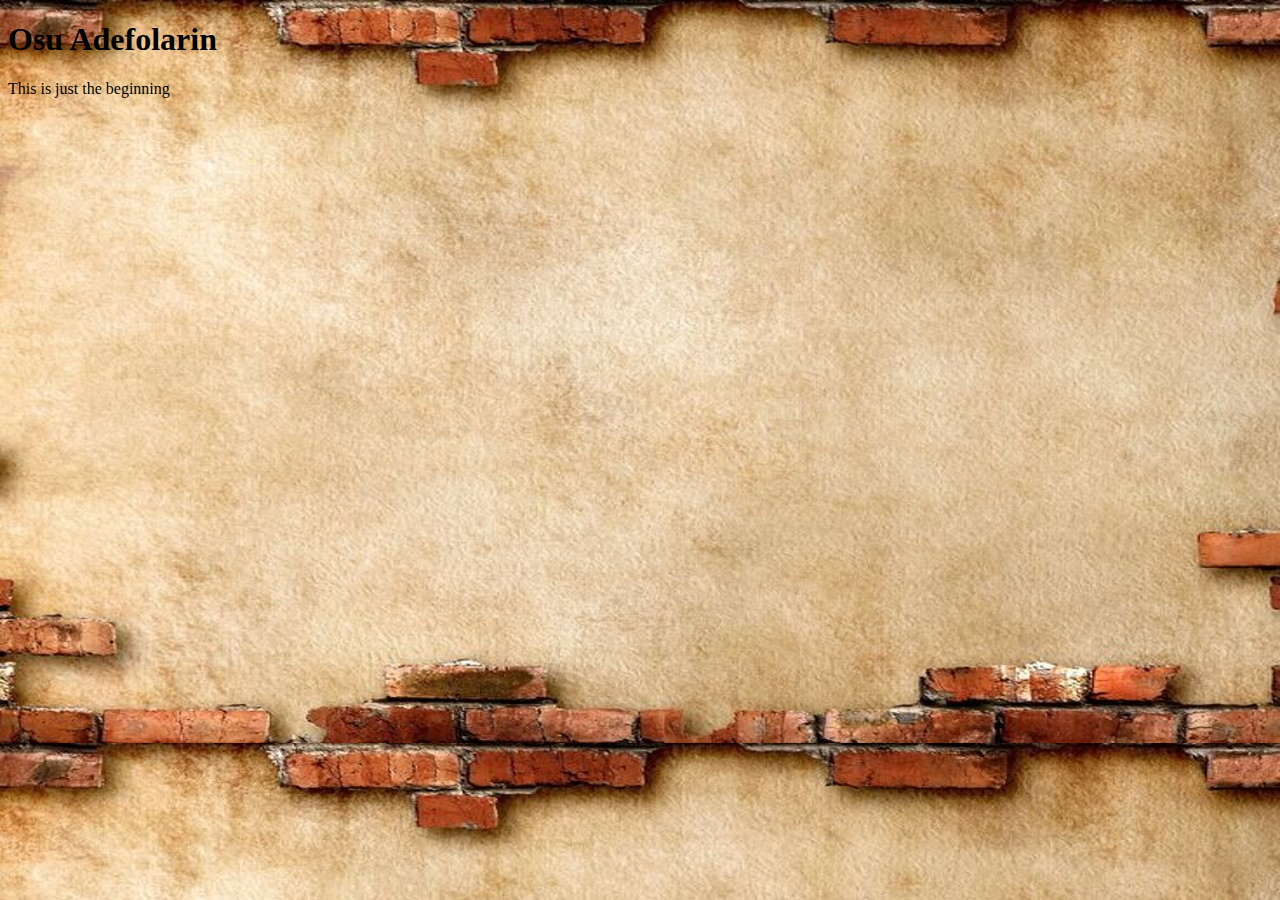
==== index.html @ fd2c5fab "added an title icon" ====
<!DOCTYPE html>
<html lang="en">
<head>
    <meta charset="UTF-8">
    <meta name="viewport" content="width=device-width, initial-scale=1.0">
    <meta http-equiv="X-UA-Compatible" content="ie=edge">
    <link href="static/index.css" rel="stylesheet">
    <link rel="shortcut icon" href="static/favicon.ico" type="image/x-icon">
    <title>Osu Adefolarin</title>
</head>
<body>
    <h1>Osu Adefolarin</h1>
    <p>This is just the beginning</p>
</body>
</html>
---- static/index.css ----
body {
    background-image: url('fppic.jpg');
}
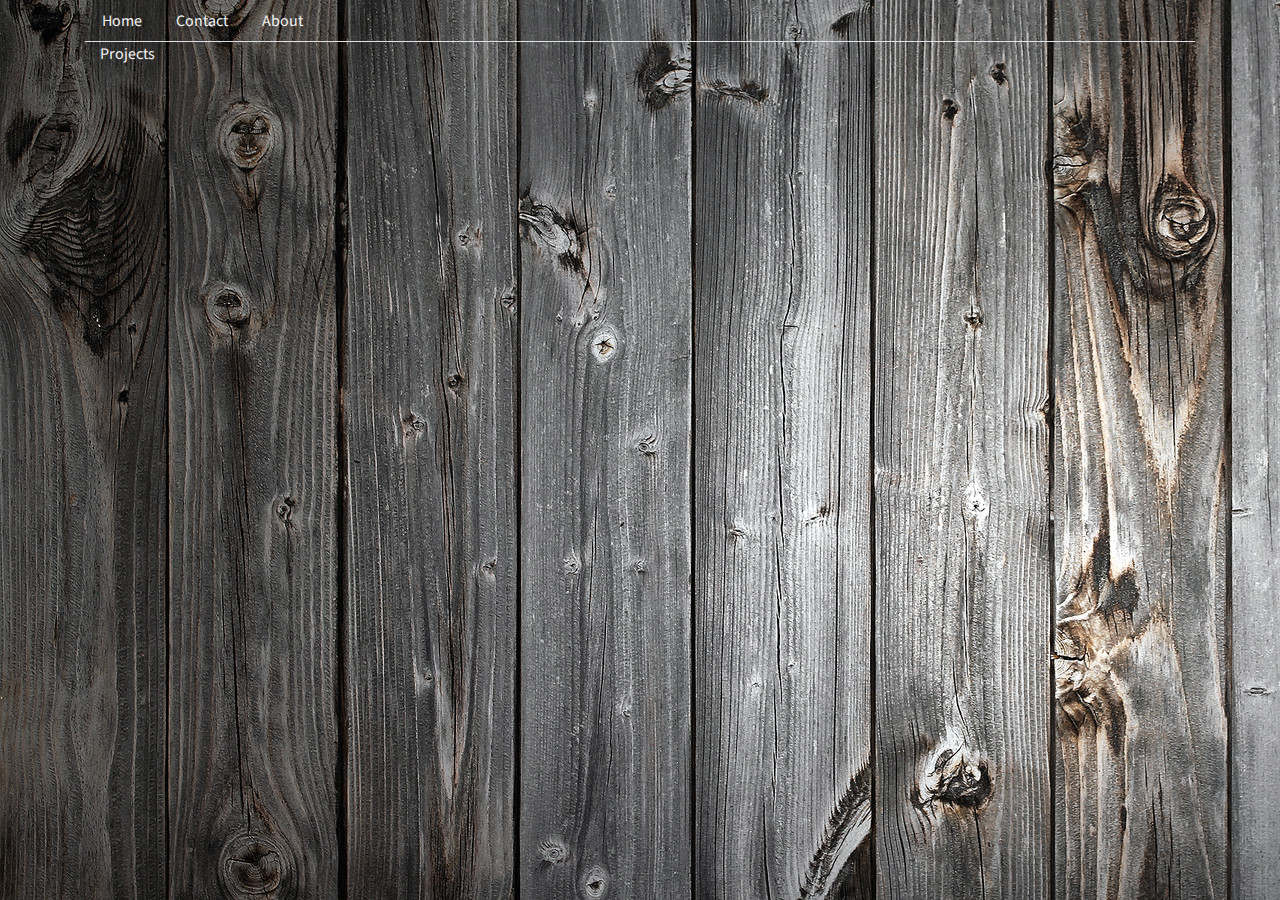
==== commit 950e6d83: "Added navbar" ====
--- a/index.html
+++ b/index.html
@@ -4,12 +4,59 @@
     <meta charset="UTF-8">
     <meta name="viewport" content="width=device-width, initial-scale=1.0">
     <meta http-equiv="X-UA-Compatible" content="ie=edge">
+
+    <!--Bootstrap links-->
+    <!-- Latest compiled and minified CSS -->
+    <link rel="stylesheet" href="https://maxcdn.bootstrapcdn.com/bootstrap/4.4.1/css/bootstrap.min.css">
+    <!-- jQuery library -->
+    <script src="https://ajax.googleapis.com/ajax/libs/jquery/3.4.1/jquery.min.js"></script>
+    <!-- Popper JS -->
+    <script src="https://cdnjs.cloudflare.com/ajax/libs/popper.js/1.16.0/umd/popper.min.js"></script>
+    <!-- Latest compiled JavaScript -->
+    <script src="https://maxcdn.bootstrapcdn.com/bootstrap/4.4.1/js/bootstrap.min.js"></script>
+    <!--Bootstrap Ends-->
+
+    <!--Link to the css file, icon and font-->
     <link href="static/index.css" rel="stylesheet">
     <link rel="shortcut icon" href="static/favicon.ico" type="image/x-icon">
+    <link href="https://fonts.googleapis.com/css?family=Source+Sans+Pro:400" rel="stylesheet">
+
+    <!--Title name-->
     <title>Osu Adefolarin</title>
 </head>
 <body>
-    <h1>Osu Adefolarin</h1>
-    <p>This is just the beginning</p>
+    <div class="container">
+        <header>
+            <ul class="nav nav-tabs">
+                <li class="nav-item">
+                  <a class="nav-link" data-toggle="tab" href="#home">Home</a>
+                </li>
+                <li class="nav-item">
+                  <a class="nav-link" data-toggle="tab" href="#contact">Contact</a>
+                </li>
+                <li class="nav-item">
+                  <a class="nav-link" data-toggle="tab" href="#about">About</a>
+                </li>
+              </ul>
+        </header>
+       
+        <div class="tab-content">            
+            <!--Home Tab-->
+            <div class="tab-pane container active" id="home">
+                Projects
+            </div>
+
+            <!--About Tab-->
+            <div class="tab-pane container fade" id="about">
+                <h1>Osu Adefolarin</h1>
+            </div>
+            
+            <!--Contact tab-->
+            <div class="tab-pane container fade" id="contact">
+                email and phone contacts 
+            </div>
+            
+          </div>
+    </div>
 </body>
 </html>--- a/static/index.css
+++ b/static/index.css
@@ -1,3 +1,10 @@
 body {
-    background-image: url('fppic.jpg');
-}+    background-image: url('background.jpg');
+    color: whitesmoke;
+    font-family: 'Source Sans Pro',Helvetica, sans-serif;
+}
+
+a, a:hover{
+    text-decoration: none;
+    color: whitesmoke;
+}
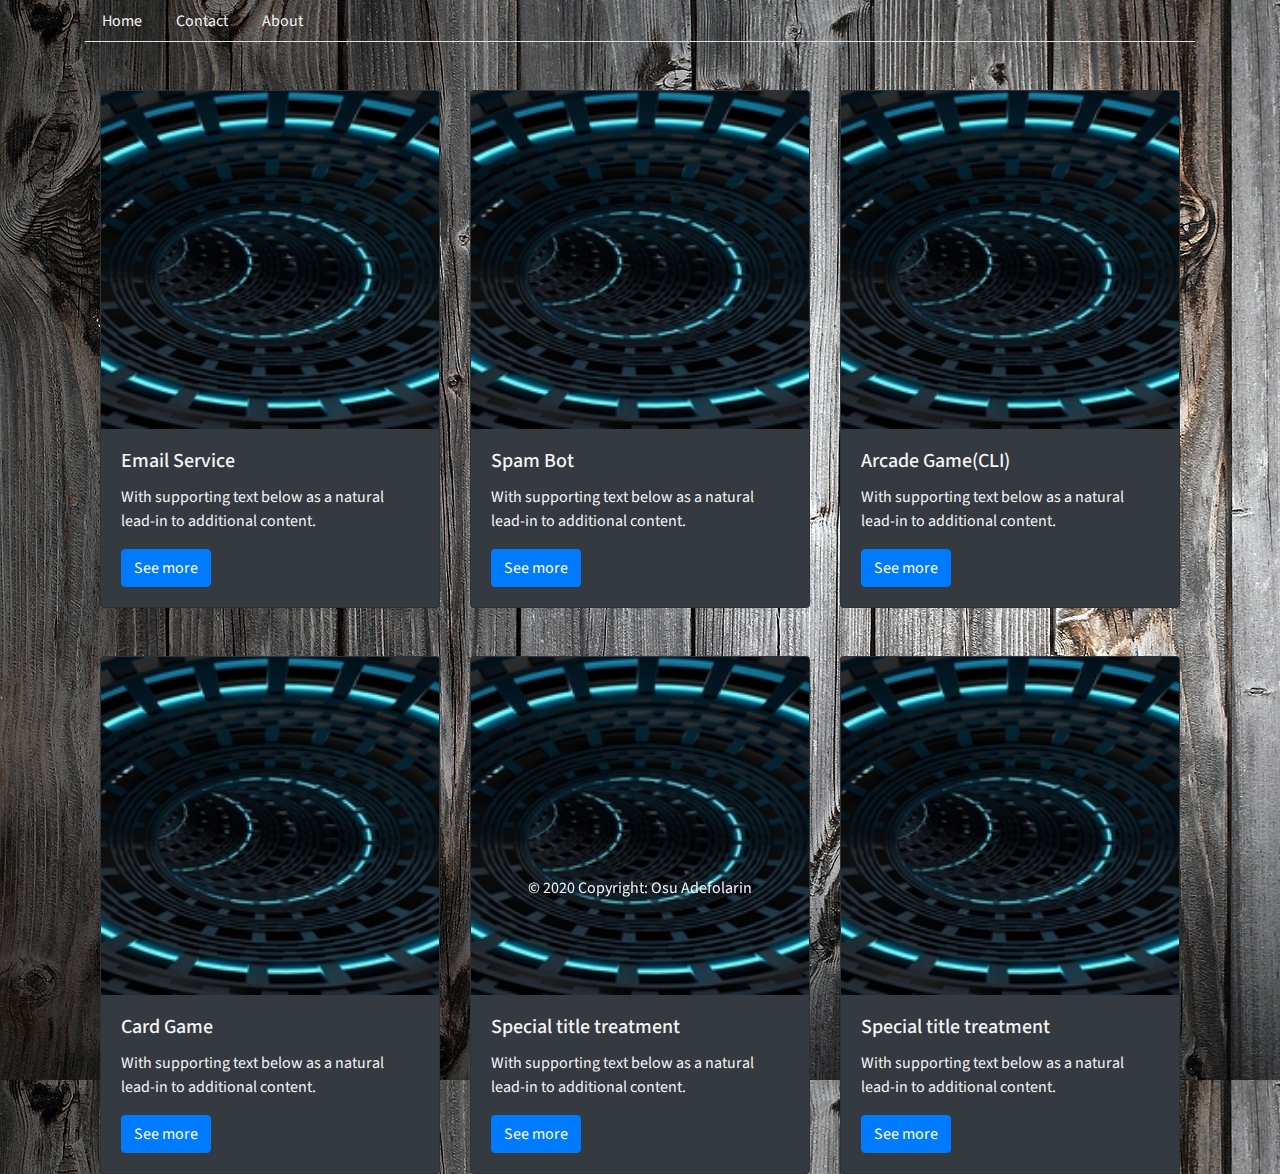
==== commit 1b1ccd2f: "Added cards for projects" ====
--- a/index.html
+++ b/index.html
@@ -18,7 +18,7 @@
 
     <!--Link to the css file, icon and font-->
     <link href="static/index.css" rel="stylesheet">
-    <link rel="shortcut icon" href="static/favicon.ico" type="image/x-icon">
+    <link rel="shortcut icon" href="icons/favicon.ico" type="image/x-icon">
     <link href="https://fonts.googleapis.com/css?family=Source+Sans+Pro:400" rel="stylesheet">
 
     <!--Title name-->
@@ -43,12 +43,95 @@
         <div class="tab-content">            
             <!--Home Tab-->
             <div class="tab-pane container active" id="home">
-                Projects
+                <!--First row-->
+                <div class="row">
+                    <div class="col-sm-4 pt-5">
+                      <div class="card bg-dark">
+                            <img class="card-img-top" src="cards/card.png" alt="Email Service">
+                            <div class="card-body">
+                                <h5 class="card-title">Email Service</h5>
+                                <p class="card-text">With supporting text below as a natural lead-in to additional content.</p>
+                                <a href="#" class="btn btn-primary" data-toggle="modal" data-target="#emailService">See more</a>
+                            </div>
+                      </div>
+                    </div>
+                    <div class="col-sm-4 pt-5">
+                      <div class="card bg-dark">
+                        <img class="card-img-top" src="cards/card.png" alt="Email Service">
+                        <div class="card-body">
+                          <h5 class="card-title">Spam Bot</h5>
+                          <p class="card-text">With supporting text below as a natural lead-in to additional content.</p>
+                          <a href="#" class="btn btn-primary">See more</a>
+                        </div>
+                      </div>
+                    </div>
+                    <div class="col-sm-4 pt-5">
+                        <div class="card bg-dark">
+                            <img class="card-img-top" src="cards/card.png" alt="Email Service">
+                          <div class="card-body">
+                            <h5 class="card-title">Arcade Game(CLI)</h5>
+                            <p class="card-text">With supporting text below as a natural lead-in to additional content.</p>
+                            <a href="#" class="btn btn-primary">See more</a>
+                          </div>
+                        </div>
+                      </div>
+                  </div>               
+
+                <!--Second Row-->
+                <div class="row">
+                    <div class="col-sm-4 pt-5">
+                      <div class="card bg-dark">
+                        <img class="card-img-top" src="cards/card.png" alt="Email Service">
+                        <div class="card-body">
+                          <h5 class="card-title">Card Game</h5>
+                          <p class="card-text">With supporting text below as a natural lead-in to additional content.</p>
+                          <a href="#" class="btn btn-primary">See more</a>
+                        </div>
+                      </div>
+                    </div>
+                    <div class="col-sm-4 pt-5">
+                      <div class="card bg-dark">
+                        <img class="card-img-top" src="cards/card.png" alt="Email Service">
+                        <div class="card-body">
+                          <h5 class="card-title">Special title treatment</h5>
+                          <p class="card-text">With supporting text below as a natural lead-in to additional content.</p>
+                          <a href="#" class="btn btn-primary">See more</a>
+                        </div>
+                      </div>
+                    </div>
+                    <div class="col-sm-4 pt-5">
+                        <div class="card bg-dark">
+                            <img class="card-img-top" src="cards/card.png" alt="Email Service">
+                          <div class="card-body">
+                            <h5 class="card-title">Special title treatment</h5>
+                            <p class="card-text">With supporting text below as a natural lead-in to additional content.</p>
+                            <a href="#" class="btn btn-primary">See more</a>
+                          </div>
+                        </div>
+                      </div>
+                  </div>
+
+                    <!-- Modal for Email Service-->
+                    <div class="modal fade" id="emailService" tabindex="-1" role="dialog" aria-labelledby="emailService" aria-hidden="true">
+                        <div class="modal-dialog modal-dialog-centered" role="document">
+                        <div class="modal-content">
+                            <div class="modal-header">
+                            <h5 class="modal-title" id="emailServiceTitle">Email Service</h5>
+                            <button type="button" class="close" data-dismiss="modal" aria-label="Close">
+                                <span aria-hidden="true">&times;</span>
+                            </button>
+                            </div>
+                            <div class="modal-body">
+                                <!--Body goes here-->
+                            </div>
+                        </div>
+                        </div>
+                    </div>
             </div>
 
             <!--About Tab-->
             <div class="tab-pane container fade" id="about">
-                <h1>Osu Adefolarin</h1>
+                <p id="download" class="pt-2"><a class="btn btn-bd-download bg-primary" href="files/OsuAdefolarinCv08.09.19.pdf" download="Osu_Adefolarin">Download</a></p>
             </div>
             
             <!--Contact tab-->
@@ -58,5 +141,12 @@
             
           </div>
     </div>
+    <footer class="page-footer font-small fixed-bottom">
+        <!-- Copyright -->
+        <div class="footer-copyright text-center">
+            © 2020 Copyright: Osu Adefolarin
+        </div>
+        <!-- Copyright -->
+      </footer>
 </body>
 </html>--- a/static/index.css
+++ b/static/index.css
@@ -1,5 +1,6 @@
 body {
-    background-image: url('background.jpg');
+    background-image: url('background.jpg'), url('background_1.jpg');
+    background-color: grey;
     color: whitesmoke;
     font-family: 'Source Sans Pro',Helvetica, sans-serif;
 }
@@ -8,3 +9,11 @@
     text-decoration: none;
     color: whitesmoke;
 }
+
+.card {
+    color: whitesmoke;
+}
+
+#download{
+    float: right;
+}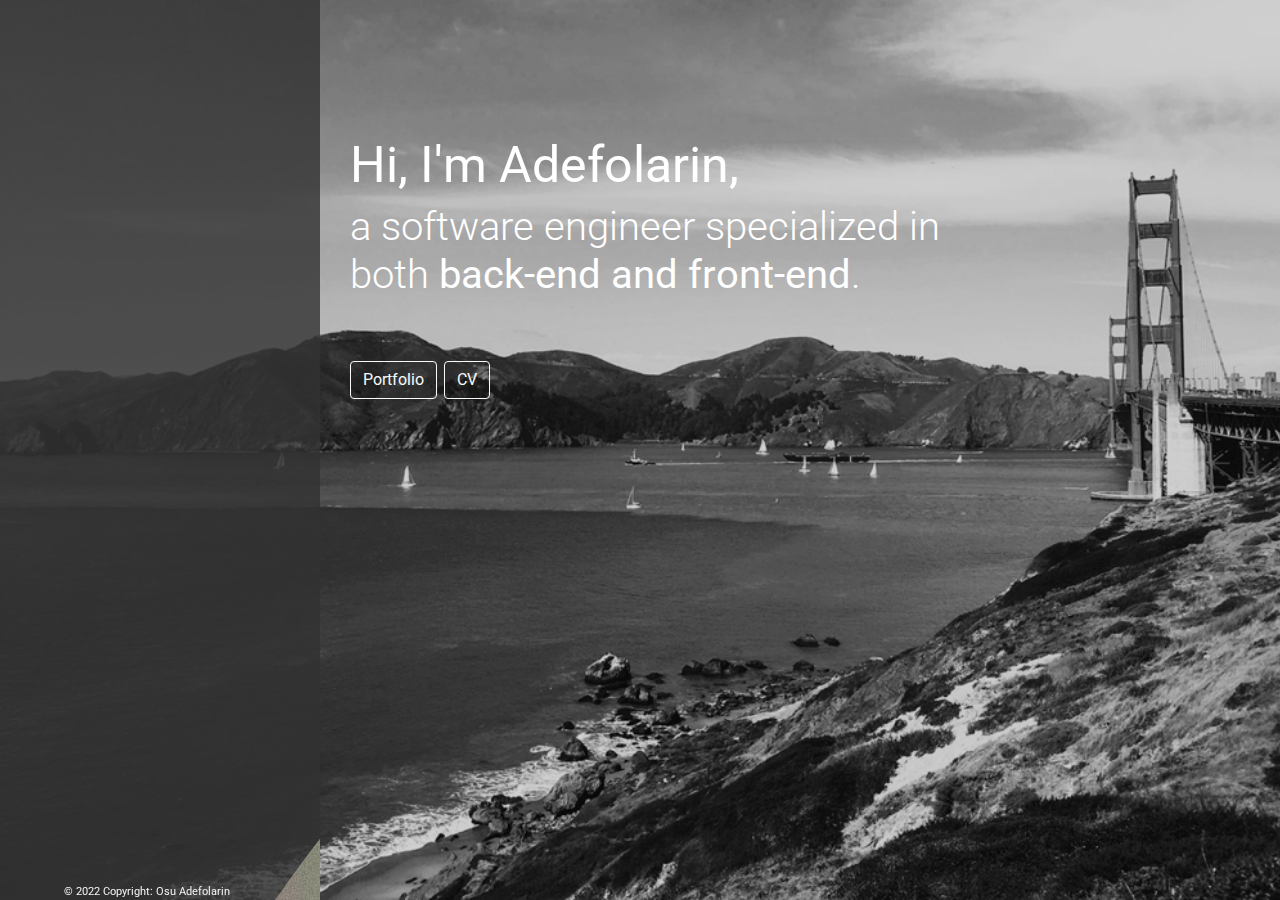
==== commit 64fb6a79: "removed contact page" ====
--- a/index.html
+++ b/index.html
@@ -2,151 +2,100 @@
 <html lang="en">
 <head>
     <meta charset="UTF-8">
-    <meta name="viewport" content="width=device-width, initial-scale=1.0">
-    <meta http-equiv="X-UA-Compatible" content="ie=edge">
+    <meta name="viewport" content="width=device-width, initial-scale=1.0, shrink-to-fit=no">
 
     <!--Bootstrap links-->
-    <!-- Latest compiled and minified CSS -->
     <link rel="stylesheet" href="https://maxcdn.bootstrapcdn.com/bootstrap/4.4.1/css/bootstrap.min.css">
-    <!-- jQuery library -->
+    <!--Bootstrap Ends-->
+
+    <!--Link to the css file, icon and font-->
+    <link href="static/css/index.css" rel="stylesheet">
+    <link rel="shortcut icon" href="icons/favicon.jpg" type="image/x-icon">
+    <link rel="stylesheet" href="https://cdnjs.cloudflare.com/ajax/libs/font-awesome/4.7.0/css/font-awesome.min.css">
+    <link href="https://fonts.googleapis.com/css2?family=Roboto:wght@100;400&display=swap" rel="stylesheet" type="text/css">
+    <link href="https://fonts.googleapis.com/css?family=Source+Sans+Pro:400" rel="stylesheet">
+
+
+    <title>Osu Adefolarin</title>
+</head>
+<body>
+
+    <div class="container-fluid full-height">
+        <div class="row full-height">
+            <!--Side bar-->
+            <div class="col-sm-3 side-bar">
+                <a href="index.html">
+                    <div class="profile-image">
+                        <img id="image" src="static/img/profile.jpg" alt="profile picture">
+                    </div>
+                    <div class="profile-name">
+                        <h1 class="profile-title">Osu Adefolarin</h1>
+                        <h2 class="profile-description">Software Engineer</h2>
+                    </div>
+                </a>
+                <nav class="main-navigation">
+                    <div>
+                        <ul>
+                            <li class="current"><a href="portfolio.html">Portfolio</a></li>
+                            <li class><a href="about.html">About</a></li>
+                        </ul>
+                    </div>
+                </nav>
+                <div class="block-social">
+                    <div class="block-title"><p>Get in touch</p></div>
+                    <div class="block-content">
+                        <a href="mailto:folzieds@gmail.com" class="button-icon" title="mail: folzieds@gmail.com">
+                            <i class="fa fa-envelope"></i>
+                        </a>
+                        <a href="https://github.com/folzieds" class="button-icon" target="_blank">
+                            <i class="fa fa-github-square"></i>
+                        </a>
+                        <a href="https://www.linkedin.com/in/adefolarin/" class="button-icon" target="_blank">
+                            <i class="fa fa-linkedin-square"></i>
+                        </a>
+                    </div>
+                </div>
+            </div>
+            <!--Main Bar-->
+            <div class="col-sm-9 landing">
+                <div class="container">
+                    <div class="row mb-5">
+                      <div class="col">
+                        <div class="home-heading">
+                          Hi, I'm Adefolarin,
+                        </div>
+                        <h2 class="home-subheading">
+                          a software engineer specialized in<br />
+                          both <strong>back-end and front-end</strong>.
+                        </h2>
+                      </div>
+                    </div>
+                    <div class="row">
+                      <div class="col home-link">
+                        <a href="portfolio.html" class="btn btn-outline-light">Portfolio</a>
+                        <a href="about.html" class="btn btn-outline-light">CV</a>
+                      </div>
+                    </div>        
+                </div>
+            </div>
+          </div>
+    </div>
+
+    <!--Footer begins here-->
+    <footer class="page-footer fixed-bottom">
+        <!-- Copyright -->
+        <div class="footer-copyright">
+            © 2022 Copyright: Osu Adefolarin
+        </div>
+        <!-- Copyright -->
+    </footer>
+    <!--Footer ends-->
+
+    <!--Bootstrap scripts-->
     <script src="https://ajax.googleapis.com/ajax/libs/jquery/3.4.1/jquery.min.js"></script>
     <!-- Popper JS -->
     <script src="https://cdnjs.cloudflare.com/ajax/libs/popper.js/1.16.0/umd/popper.min.js"></script>
     <!-- Latest compiled JavaScript -->
     <script src="https://maxcdn.bootstrapcdn.com/bootstrap/4.4.1/js/bootstrap.min.js"></script>
-    <!--Bootstrap Ends-->
-
-    <!--Link to the css file, icon and font-->
-    <link href="static/index.css" rel="stylesheet">
-    <link rel="shortcut icon" href="icons/favicon.ico" type="image/x-icon">
-    <link href="https://fonts.googleapis.com/css?family=Source+Sans+Pro:400" rel="stylesheet">
-
-    <!--Title name-->
-    <title>Osu Adefolarin</title>
-</head>
-<body>
-    <div class="container">
-        <header>
-            <ul class="nav nav-tabs">
-                <li class="nav-item">
-                  <a class="nav-link" data-toggle="tab" href="#home">Home</a>
-                </li>
-                <li class="nav-item">
-                  <a class="nav-link" data-toggle="tab" href="#contact">Contact</a>
-                </li>
-                <li class="nav-item">
-                  <a class="nav-link" data-toggle="tab" href="#about">About</a>
-                </li>
-              </ul>
-        </header>
-       
-        <div class="tab-content">            
-            <!--Home Tab-->
-            <div class="tab-pane container active" id="home">
-                <!--First row-->
-                <div class="row">
-                    <div class="col-sm-4 pt-5">
-                      <div class="card bg-dark">
-                            <img class="card-img-top" src="cards/card.png" alt="Email Service">
-                            <div class="card-body">
-                                <h5 class="card-title">Email Service</h5>
-                                <p class="card-text">With supporting text below as a natural lead-in to additional content.</p>
-                                <a href="#" class="btn btn-primary" data-toggle="modal" data-target="#emailService">See more</a>
-                            </div>
-                      </div>
-                    </div>
-                    <div class="col-sm-4 pt-5">
-                      <div class="card bg-dark">
-                        <img class="card-img-top" src="cards/card.png" alt="Email Service">
-                        <div class="card-body">
-                          <h5 class="card-title">Spam Bot</h5>
-                          <p class="card-text">With supporting text below as a natural lead-in to additional content.</p>
-                          <a href="#" class="btn btn-primary">See more</a>
-                        </div>
-                      </div>
-                    </div>
-                    <div class="col-sm-4 pt-5">
-                        <div class="card bg-dark">
-                            <img class="card-img-top" src="cards/card.png" alt="Email Service">
-                          <div class="card-body">
-                            <h5 class="card-title">Arcade Game(CLI)</h5>
-                            <p class="card-text">With supporting text below as a natural lead-in to additional content.</p>
-                            <a href="#" class="btn btn-primary">See more</a>
-                          </div>
-                        </div>
-                      </div>
-                  </div>               
-
-                <!--Second Row-->
-                <div class="row">
-                    <div class="col-sm-4 pt-5">
-                      <div class="card bg-dark">
-                        <img class="card-img-top" src="cards/card.png" alt="Email Service">
-                        <div class="card-body">
-                          <h5 class="card-title">Card Game</h5>
-                          <p class="card-text">With supporting text below as a natural lead-in to additional content.</p>
-                          <a href="#" class="btn btn-primary">See more</a>
-                        </div>
-                      </div>
-                    </div>
-                    <div class="col-sm-4 pt-5">
-                      <div class="card bg-dark">
-                        <img class="card-img-top" src="cards/card.png" alt="Email Service">
-                        <div class="card-body">
-                          <h5 class="card-title">Special title treatment</h5>
-                          <p class="card-text">With supporting text below as a natural lead-in to additional content.</p>
-                          <a href="#" class="btn btn-primary">See more</a>
-                        </div>
-                      </div>
-                    </div>
-                    <div class="col-sm-4 pt-5">
-                        <div class="card bg-dark">
-                            <img class="card-img-top" src="cards/card.png" alt="Email Service">
-                          <div class="card-body">
-                            <h5 class="card-title">Special title treatment</h5>
-                            <p class="card-text">With supporting text below as a natural lead-in to additional content.</p>
-                            <a href="#" class="btn btn-primary">See more</a>
-                          </div>
-                        </div>
-                      </div>
-                  </div>
-
-                    <!-- Modal for Email Service-->
-                    <div class="modal fade" id="emailService" tabindex="-1" role="dialog" aria-labelledby="emailService" aria-hidden="true">
-                        <div class="modal-dialog modal-dialog-centered" role="document">
-                        <div class="modal-content">
-                            <div class="modal-header">
-                            <h5 class="modal-title" id="emailServiceTitle">Email Service</h5>
-                            <button type="button" class="close" data-dismiss="modal" aria-label="Close">
-                                <span aria-hidden="true">&times;</span>
-                            </button>
-                            </div>
-                            <div class="modal-body">
-                                <!--Body goes here-->
-                            </div>
-                        </div>
-                        </div>
-                    </div>
-            </div>
-
-            <!--About Tab-->
-            <div class="tab-pane container fade" id="about">
-                <p id="download" class="pt-2"><a class="btn btn-bd-download bg-primary" href="files/OsuAdefolarinCv08.09.19.pdf" download="Osu_Adefolarin">Download</a></p>
-            </div>
-            
-            <!--Contact tab-->
-            <div class="tab-pane container fade" id="contact">
-                email and phone contacts 
-            </div>
-            
-          </div>
-    </div>
-    <footer class="page-footer font-small fixed-bottom">
-        <!-- Copyright -->
-        <div class="footer-copyright text-center">
-            © 2020 Copyright: Osu Adefolarin
-        </div>
-        <!-- Copyright -->
-      </footer>
 </body>
 </html>--- a/static/css/index.css
+++ b/static/css/index.css
@@ -0,0 +1,204 @@
+html, body {
+    margin: 0;
+    height: 100%;
+}
+
+body{
+    background-image: url("../img/bridge.jpg");
+    background-size: cover;
+    font-family: Roboto, Helvetica, sans-serif;
+    background-repeat: no-repeat;
+    background-attachment: fixed;
+}
+
+h1, h2, h3, h4, h5, h6 {
+    font-family: Roboto;
+    color: #BB1E1E;
+}
+
+p{
+    font-family: Roboto;
+}
+
+.full-height{
+    height: 100%;
+}
+
+.side-bar{
+    background-color:rgba(50,50,50,.8);
+    color: rgba(255,255,255,0.6);
+    position: fixed;
+    height: 100%;
+    overflow-x: hidden; /* Disable horizontal scroll */
+    z-index: 1; /* Stay on top */
+    top: 0; /* Stay at the top */
+}
+
+a, a:hover {
+    text-decoration: none;
+    color:inherit;
+}
+
+.profile-image{
+    text-align: center;
+    padding: 20% 0 5% 0;
+}
+#image {
+    border-radius: 50%  
+}
+
+.main-navigation a:hover:after,
+.main-navigation .current a:after{
+    content:"\f105";
+    padding-left:3px;
+    font-family:FontAwesome;
+    color:whitesmoke;
+}
+
+.main-navigation .current{
+    color: whitesmoke;
+}
+
+.main-navigation a:hover , 
+.block-social a:hover{
+    color: whitesmoke;
+}
+
+.profile-title{
+    font-size: 22px;
+    font-weight: 500;
+    text-align: center;
+    text-transform: uppercase;
+    color: whitesmoke;
+}
+
+.profile-description{
+    font-size: 16px;
+    font-weight: 300;
+    text-align: center;
+    text-transform: uppercase;
+    color: whitesmoke;
+}
+
+.main-navigation{
+    margin: 45px -40px;
+    line-height: 30px;
+    position: relative;
+    font-size: 14px;
+    color: whitesmoke;
+}
+
+.main-navigation ul{
+    list-style: none;
+    text-transform: uppercase;
+}
+
+ul{
+    list-style: none;
+}
+
+.main-navigation ul li{
+    padding: 0% 10%;
+}
+
+.block-social{
+    font-size: 22px;
+    padding: 0% 10%;
+}
+
+.block-title{
+    font-size: 11px;
+    text-transform: uppercase;
+}
+
+.button-icon{
+    margin-right: 2%;
+}
+
+.main-bar{
+    background:whitesmoke;
+    overflow: auto;
+    margin-left: 25%;
+}
+
+footer{
+    color: whitesmoke;
+    font-size: 11px;
+    padding: 0% 5%;
+}
+
+.about-page{
+    margin-top: 70px;
+    margin-bottom: 50px;
+    background: #ffffee;
+    width: 90%;
+    box-shadow:5px 5px 5px grey;
+}
+
+#summary{
+    margin-top: 20px;
+    padding-top: 20px;
+}
+
+#skill-icon{
+    display: inline-block;
+    text-align:left;
+}
+
+.skill-list{
+    list-style-type: none;
+    padding: 0;
+    margin:0;
+}
+
+.company{
+    background-color: #eee;
+    margin-bottom: 5px;
+}
+
+.date-location{
+    padding: 0;
+    margin: 0;
+    font-size: 13px;
+}
+
+.download{
+    text-align: right;
+    color: #BB1E1E;
+}
+
+.landing{
+    margin-top: 10%;
+    margin-left: 25%;
+    color: #fff;
+}
+
+.home-heading{
+    color: #fff;
+    font-size: 50px;
+}
+
+.home-subheading{
+    color: #fff;
+    font-size: 40px;
+    font-weight: 300;
+}
+
+.home-link{
+    font-size: 30px;
+    font-weight: 300;
+}
+
+#experience ul {
+    list-style: square;
+}
+
+#portfolio-title{
+    margin-top: 40px;
+    margin-left:10px;
+}
+
+@media screen and (max-height: 450px) {
+    .side-bar {padding-top: 15px;}
+    .side-bar .main-navigation ul {font-size: 18px;}
+  }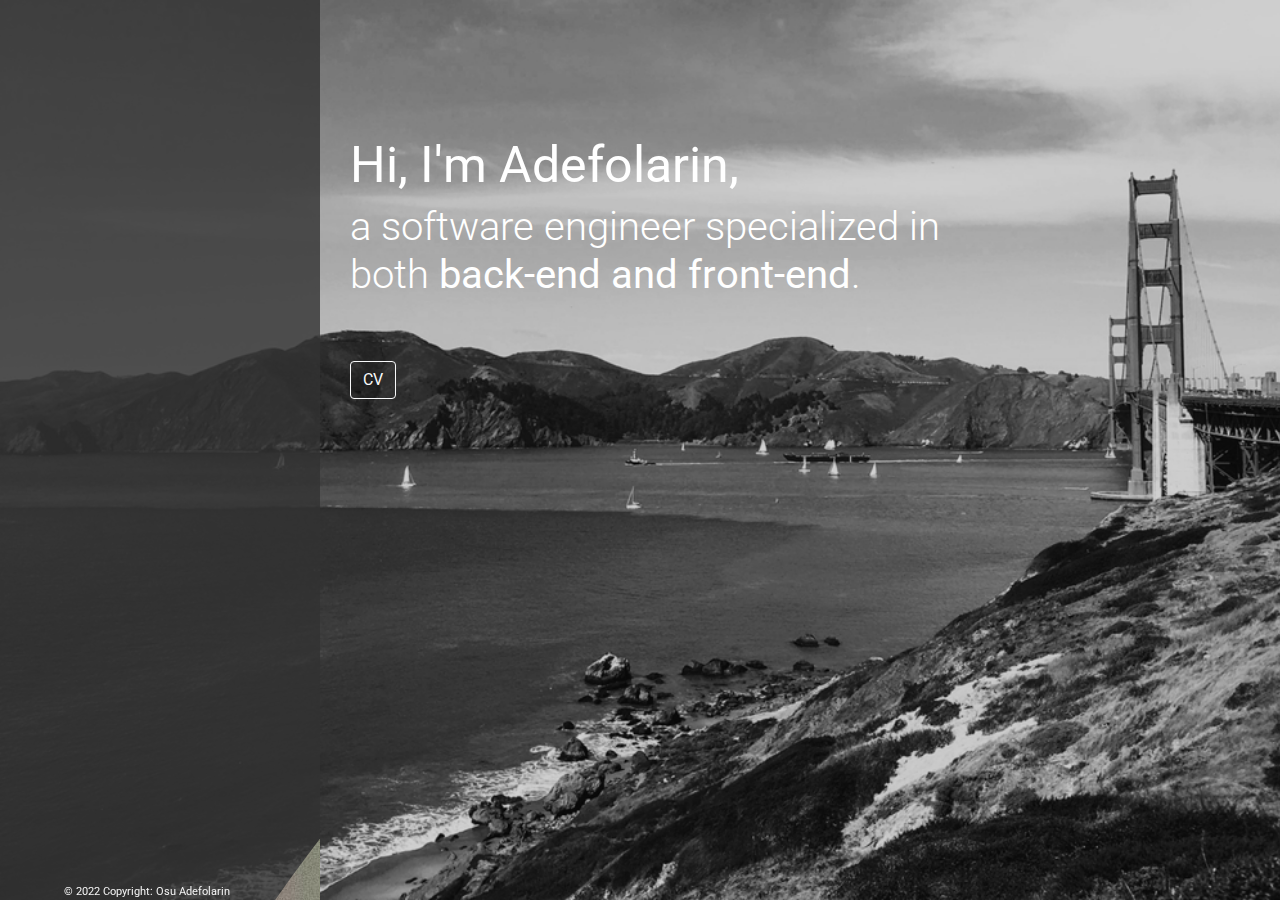
==== commit 3c757e1d: "removed portfolio page" ====
--- a/index.html
+++ b/index.html
@@ -36,7 +36,7 @@
                 <nav class="main-navigation">
                     <div>
                         <ul>
-                            <li class="current"><a href="portfolio.html">Portfolio</a></li>
+                            <!-- <li class="current"><a href="portfolio.html">Portfolio</a></li> -->
                             <li class><a href="about.html">About</a></li>
                         </ul>
                     </div>
@@ -72,7 +72,7 @@
                     </div>
                     <div class="row">
                       <div class="col home-link">
-                        <a href="portfolio.html" class="btn btn-outline-light">Portfolio</a>
+                        <!-- <a href="portfolio.html" class="btn btn-outline-light">Portfolio</a> -->
                         <a href="about.html" class="btn btn-outline-light">CV</a>
                       </div>
                     </div>        
--- a/static/css/index.css
+++ b/static/css/index.css
@@ -198,7 +198,26 @@
     margin-left:10px;
 }
 
-@media screen and (max-height: 450px) {
-    .side-bar {padding-top: 15px;}
-    .side-bar .main-navigation ul {font-size: 18px;}
+  /* On screens that are less than 700px wide, make the sidebar into a topbar */
+@media screen and (max-width: 767px) {
+    .side-bar {
+      width: 100%;
+      height: auto;
+      position: relative;
+    }
+    .side-bar a {float: left;}
+    .main-bar {margin-left: 0;}
+    .landing {margin-left: 0;}
+
+    footer{
+        text-align: center;
+    }
+  }
+  
+  /* On screens that are less than 400px, display the bar vertically, instead of horizontally */
+  @media screen and (max-width: 400px) {
+    .side-bar a {
+      text-align: center;
+      float: none;
+    }
   }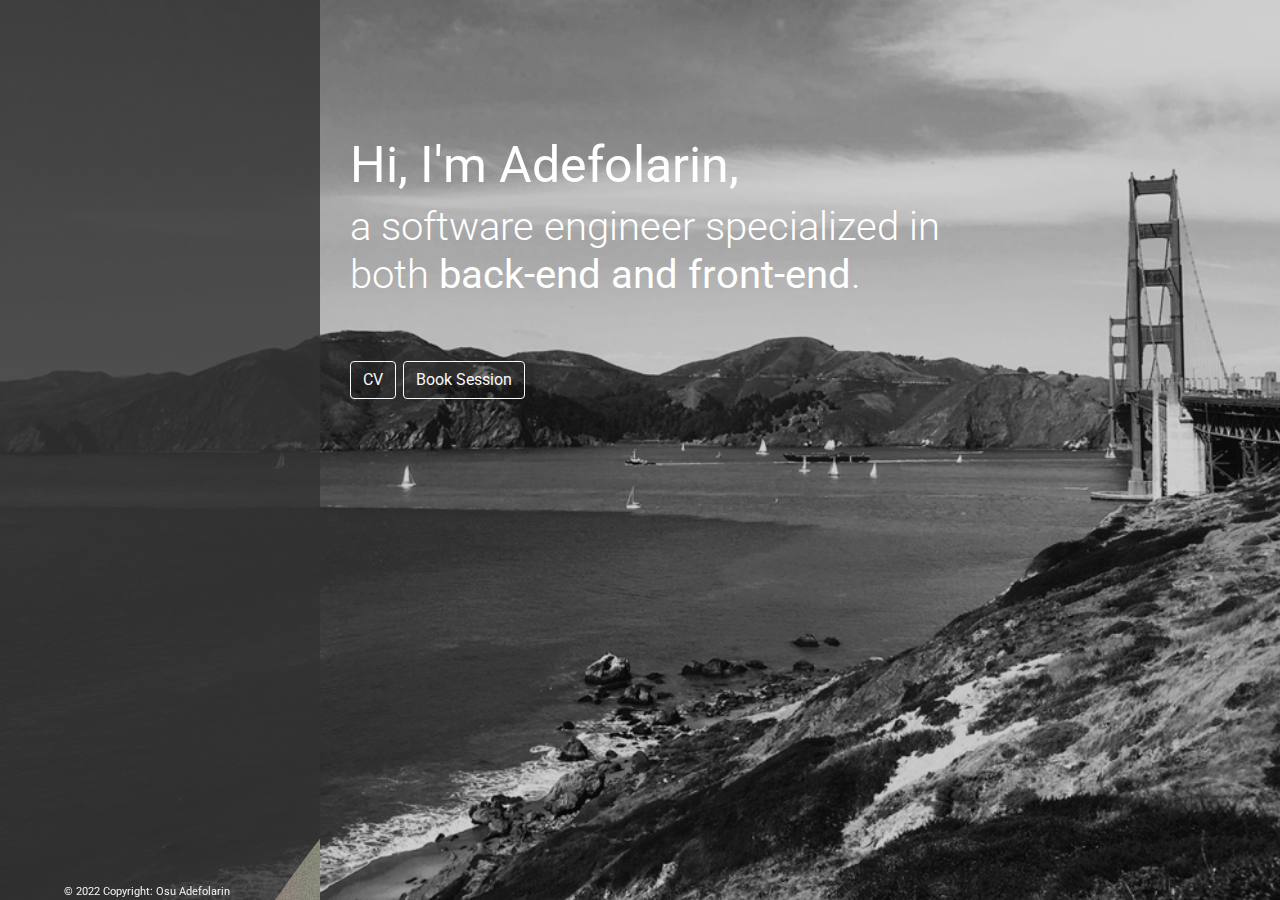
==== commit a35d6243: "updated codementor link" ====
--- a/index.html
+++ b/index.html
@@ -72,8 +72,8 @@
                     </div>
                     <div class="row">
                       <div class="col home-link">
-                        <!-- <a href="portfolio.html" class="btn btn-outline-light">Portfolio</a> -->
                         <a href="about.html" class="btn btn-outline-light">CV</a>
+                        <a href="https://www.codementor.io/@folzieds?refer=badge" target="_blank" rel="noopener noreferrer" class="btn btn-outline-light">Book Session</a>
                       </div>
                     </div>        
                 </div>
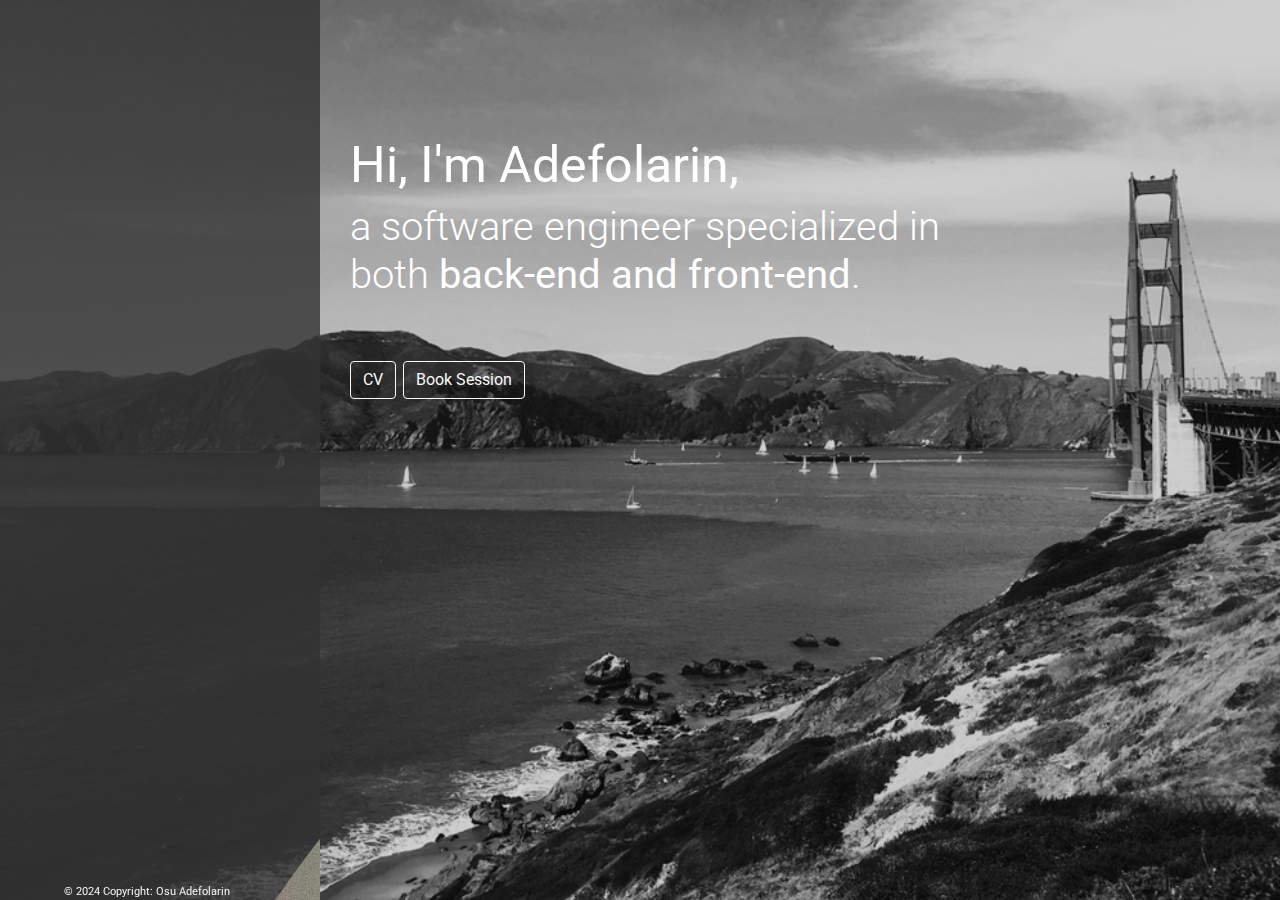
==== commit 3d1f27e5: "updated copyright yeat" ====
--- a/index.html
+++ b/index.html
@@ -85,7 +85,7 @@
     <footer class="page-footer fixed-bottom">
         <!-- Copyright -->
         <div class="footer-copyright">
-            © 2022 Copyright: Osu Adefolarin
+            © 2024 Copyright: Osu Adefolarin
         </div>
         <!-- Copyright -->
     </footer>
